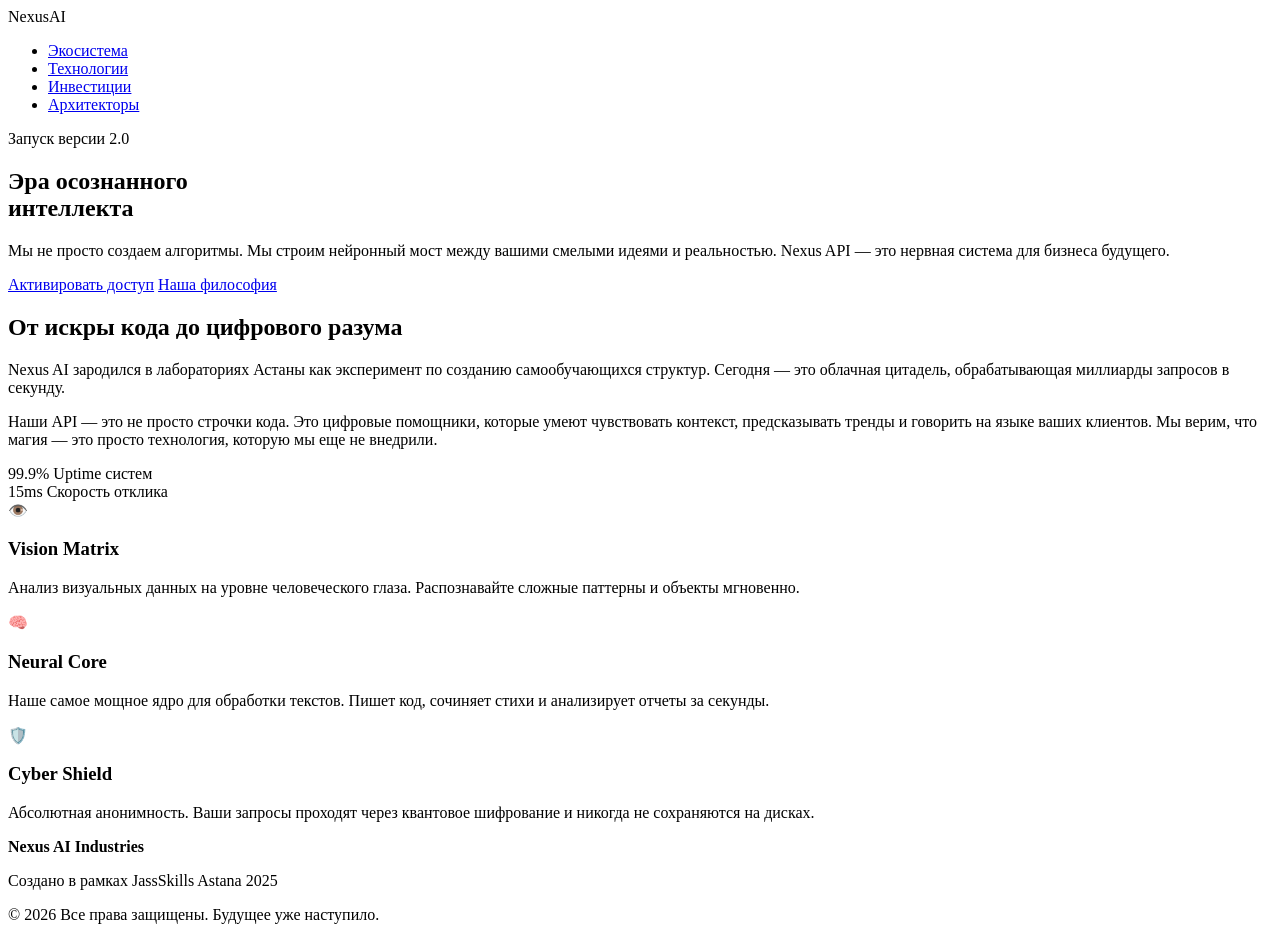
==== index.html @ 56d46145 "Rename Jasskills ТЗ/Jasskills.html to index.html" ====
<!doctype html>
<html lang="ru">
  <head>
    <meta charset="UTF-8" />
    <meta name="viewport" content="width=device-width, initial-scale=1.0" />
    <title>Nexus AI | Сингулярность в каждом API</title>
    <link rel="stylesheet" href="jasskils.css" />
  </head>
  <body>
    <header class="global-header">
      <div class="container header-flex">
        <div class="logo"><span class="accent-text">Nexus</span>AI</div>
        <nav class="global-nav">
          <ul>
            <li><a href="jasskils.html" class="active">Экосистема</a></li>
            <li><a href="products.html">Технологии</a></li>
            <li><a href="pricing.html">Инвестиции</a></li>
            <li><a href="team.html">Архитекторы</a></li>
          </ul>
        </nav>
      </div>
    </header>

    <main class="main-content">
      <div class="container">
        <section class="hero-section">
          <div class="badge">Запуск версии 2.0</div>
          <h1>
            Эра осознанного<br /><span class="accent-text">интеллекта</span>
          </h1>
          <p class="subtitle">
            Мы не просто создаем алгоритмы. Мы строим нейронный мост между
            вашими смелыми идеями и реальностью. Nexus API — это нервная система
            для бизнеса будущего.
          </p>
          <div class="action-buttons">
            <a href="products.html" class="btn btn-primary"
              >Активировать доступ</a
            >
            <a href="#about" class="btn btn-secondary">Наша философия</a>
          </div>
        </section>

        <section id="about" class="philosophy-section">
          <div class="content-grid">
            <div class="text-block">
              <h2>От искры кода до цифрового разума</h2>
              <p>
                Nexus AI зародился в лабораториях Астаны как эксперимент по
                созданию самообучающихся структур. Сегодня — это облачная
                цитадель, обрабатывающая миллиарды запросов в секунду.
              </p>
              <p>
                Наши API — это не просто строчки кода. Это цифровые помощники,
                которые умеют чувствовать контекст, предсказывать тренды и
                говорить на языке ваших клиентов. Мы верим, что магия — это
                просто технология, которую мы еще не внедрили.
              </p>
            </div>
            <div class="stats-block">
              <div class="stat-item">
                <span class="stat-num">99.9%</span>
                <span class="stat-desc">Uptime систем</span>
              </div>
              <div class="stat-item">
                <span class="stat-num">15ms</span>
                <span class="stat-desc">Скорость отклика</span>
              </div>
            </div>
          </div>
        </section>

        <section class="features-section">
          <div class="feature-card">
            <div class="icon">👁️</div>
            <h3>Vision Matrix</h3>
            <p>
              Анализ визуальных данных на уровне человеческого глаза.
              Распознавайте сложные паттерны и объекты мгновенно.
            </p>
          </div>
          <div class="feature-card">
            <div class="icon">🧠</div>
            <h3>Neural Core</h3>
            <p>
              Наше самое мощное ядро для обработки текстов. Пишет код, сочиняет
              стихи и анализирует отчеты за секунды.
            </p>
          </div>
          <div class="feature-card">
            <div class="icon">🛡️</div>
            <h3>Cyber Shield</h3>
            <p>
              Абсолютная анонимность. Ваши запросы проходят через квантовое
              шифрование и никогда не сохраняются на дисках.
            </p>
          </div>
        </section>
      </div>
    </main>

    <footer class="global-footer">
      <div class="container footer-flex">
        <div class="footer-info">
          <p><strong>Nexus AI Industries</strong></p>
          <p>Создано в рамках JassSkills Astana 2025</p>
        </div>
        <div class="footer-copy">
          <p>&copy; 2026 Все права защищены. Будущее уже наступило.</p>
        </div>
      </div>
    </footer>
  </body>
</html>
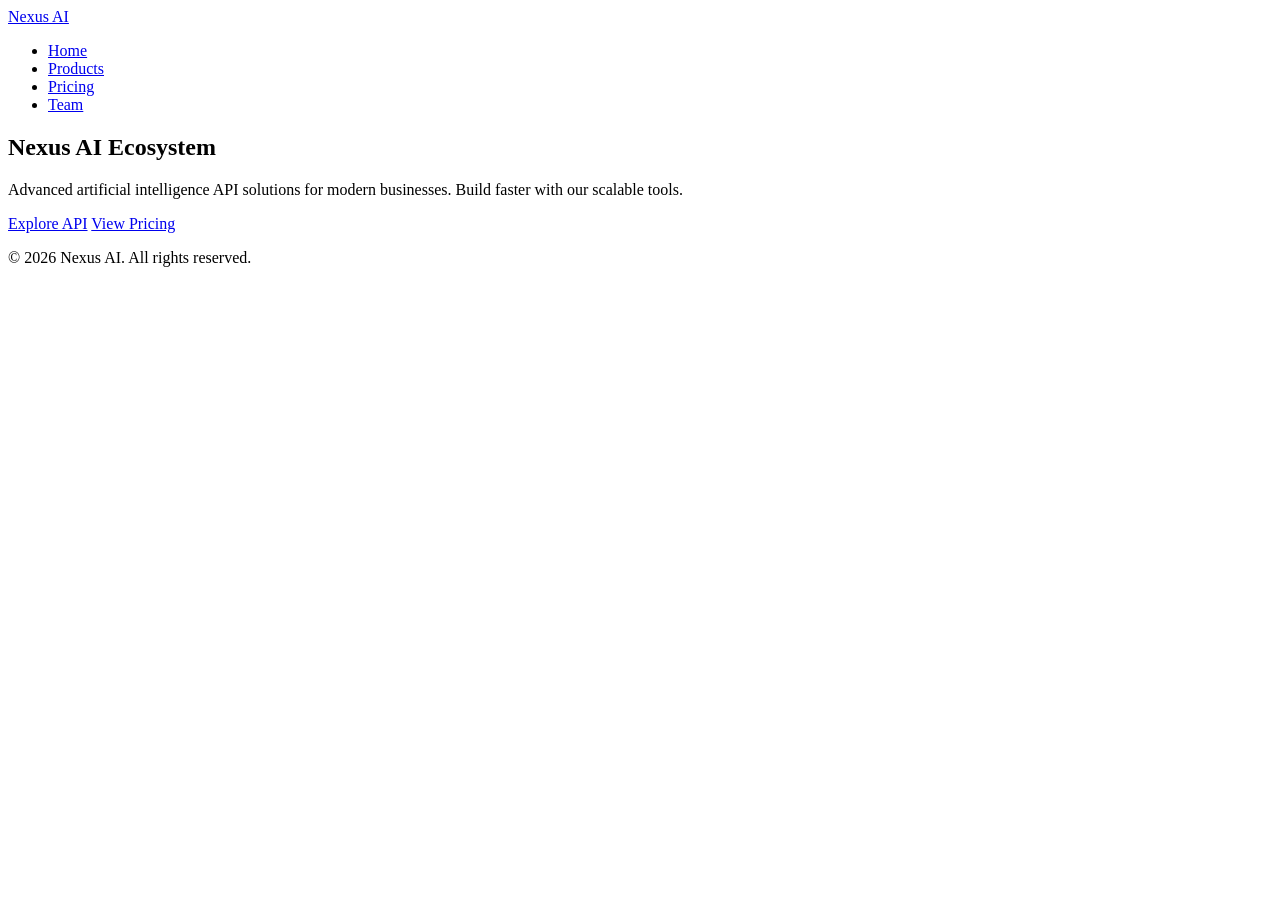
==== commit 01c2eea7: "Update index.html" ====
--- a/index.html
+++ b/index.html
@@ -1,114 +1,35 @@
-<!doctype html>
+<!DOCTYPE html>
 <html lang="ru">
-  <head>
-    <meta charset="UTF-8" />
-    <meta name="viewport" content="width=device-width, initial-scale=1.0" />
-    <title>Nexus AI | Сингулярность в каждом API</title>
-    <link rel="stylesheet" href="jasskils.css" />
-  </head>
-  <body>
-    <header class="global-header">
-      <div class="container header-flex">
-        <div class="logo"><span class="accent-text">Nexus</span>AI</div>
-        <nav class="global-nav">
-          <ul>
-            <li><a href="jasskils.html" class="active">Экосистема</a></li>
-            <li><a href="products.html">Технологии</a></li>
-            <li><a href="pricing.html">Инвестиции</a></li>
-            <li><a href="team.html">Архитекторы</a></li>
-          </ul>
+<head>
+    <meta charset="UTF-8">
+    <meta name="viewport" content="width=device-width, initial-scale=1.0">
+    <title>Nexus AI | Home</title>
+    <link rel="stylesheet" href="style.css">
+</head>
+<body>
+    <header>
+        <a href="index.html" class="logo">Nexus AI</a>
+        <nav>
+            <ul>
+                <li><a href="index.html">Home</a></li>
+                <li><a href="product.html">Products</a></li>
+                <li><a href="pricing.html">Pricing</a></li>
+                <li><a href="team.html">Team</a></li>
+            </ul>
         </nav>
-      </div>
     </header>
 
-    <main class="main-content">
-      <div class="container">
-        <section class="hero-section">
-          <div class="badge">Запуск версии 2.0</div>
-          <h1>
-            Эра осознанного<br /><span class="accent-text">интеллекта</span>
-          </h1>
-          <p class="subtitle">
-            Мы не просто создаем алгоритмы. Мы строим нейронный мост между
-            вашими смелыми идеями и реальностью. Nexus API — это нервная система
-            для бизнеса будущего.
-          </p>
-          <div class="action-buttons">
-            <a href="products.html" class="btn btn-primary"
-              >Активировать доступ</a
-            >
-            <a href="#about" class="btn btn-secondary">Наша философия</a>
-          </div>
+    <main>
+        <section>
+            <h1>Nexus AI Ecosystem</h1>
+            <p>Advanced artificial intelligence API solutions for modern businesses. Build faster with our scalable tools.</p>
+            <a href="product.html" class="btn">Explore API</a>
+            <a href="pricing.html" class="btn btn-outline">View Pricing</a>
         </section>
-
-        <section id="about" class="philosophy-section">
-          <div class="content-grid">
-            <div class="text-block">
-              <h2>От искры кода до цифрового разума</h2>
-              <p>
-                Nexus AI зародился в лабораториях Астаны как эксперимент по
-                созданию самообучающихся структур. Сегодня — это облачная
-                цитадель, обрабатывающая миллиарды запросов в секунду.
-              </p>
-              <p>
-                Наши API — это не просто строчки кода. Это цифровые помощники,
-                которые умеют чувствовать контекст, предсказывать тренды и
-                говорить на языке ваших клиентов. Мы верим, что магия — это
-                просто технология, которую мы еще не внедрили.
-              </p>
-            </div>
-            <div class="stats-block">
-              <div class="stat-item">
-                <span class="stat-num">99.9%</span>
-                <span class="stat-desc">Uptime систем</span>
-              </div>
-              <div class="stat-item">
-                <span class="stat-num">15ms</span>
-                <span class="stat-desc">Скорость отклика</span>
-              </div>
-            </div>
-          </div>
-        </section>
-
-        <section class="features-section">
-          <div class="feature-card">
-            <div class="icon">👁️</div>
-            <h3>Vision Matrix</h3>
-            <p>
-              Анализ визуальных данных на уровне человеческого глаза.
-              Распознавайте сложные паттерны и объекты мгновенно.
-            </p>
-          </div>
-          <div class="feature-card">
-            <div class="icon">🧠</div>
-            <h3>Neural Core</h3>
-            <p>
-              Наше самое мощное ядро для обработки текстов. Пишет код, сочиняет
-              стихи и анализирует отчеты за секунды.
-            </p>
-          </div>
-          <div class="feature-card">
-            <div class="icon">🛡️</div>
-            <h3>Cyber Shield</h3>
-            <p>
-              Абсолютная анонимность. Ваши запросы проходят через квантовое
-              шифрование и никогда не сохраняются на дисках.
-            </p>
-          </div>
-        </section>
-      </div>
     </main>
 
-    <footer class="global-footer">
-      <div class="container footer-flex">
-        <div class="footer-info">
-          <p><strong>Nexus AI Industries</strong></p>
-          <p>Создано в рамках JassSkills Astana 2025</p>
-        </div>
-        <div class="footer-copy">
-          <p>&copy; 2026 Все права защищены. Будущее уже наступило.</p>
-        </div>
-      </div>
+    <footer>
+        <p>&copy; 2026 Nexus AI. All rights reserved.</p>
     </footer>
-  </body>
+</body>
 </html>
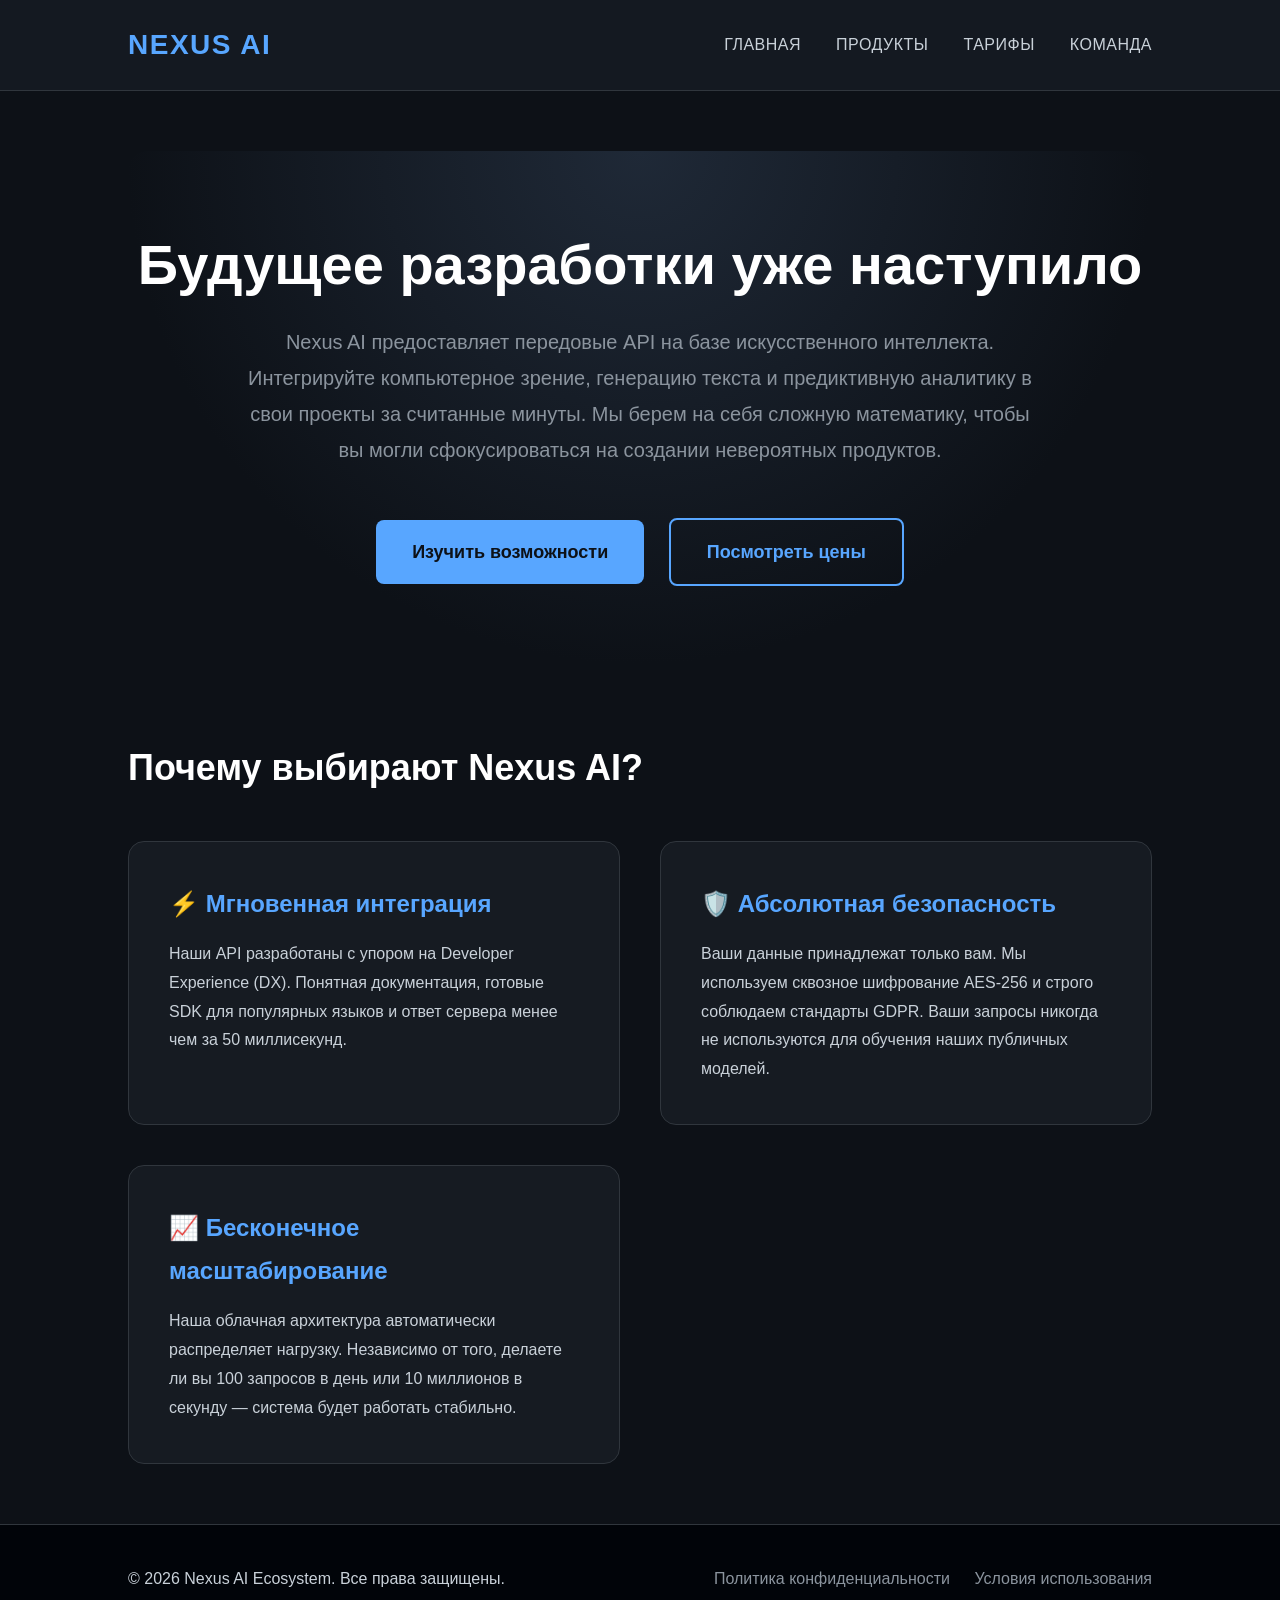
==== commit 791dd7d8: "Update index.html" ====
--- a/index.html
+++ b/index.html
@@ -3,7 +3,8 @@
 <head>
     <meta charset="UTF-8">
     <meta name="viewport" content="width=device-width, initial-scale=1.0">
-    <title>Nexus AI | Home</title>
+    <meta name="description" content="Nexus AI - Экосистема нейросетей для вашего бизнеса. API инструменты нового поколения.">
+    <title>Nexus AI | Экосистема Искусственного Интеллекта</title>
     <link rel="stylesheet" href="style.css">
 </head>
 <body>
@@ -11,25 +12,45 @@
         <a href="index.html" class="logo">Nexus AI</a>
         <nav>
             <ul>
-                <li><a href="index.html">Home</a></li>
-                <li><a href="product.html">Products</a></li>
-                <li><a href="pricing.html">Pricing</a></li>
-                <li><a href="team.html">Team</a></li>
+                <li><a href="index.html">Главная</a></li>
+                <li><a href="product.html">Продукты</a></li>
+                <li><a href="pricing.html">Тарифы</a></li>
+                <li><a href="team.html">Команда</a></li>
             </ul>
         </nav>
     </header>
 
     <main>
-        <section>
-            <h1>Nexus AI Ecosystem</h1>
-            <p>Advanced artificial intelligence API solutions for modern businesses. Build faster with our scalable tools.</p>
-            <a href="product.html" class="btn">Explore API</a>
-            <a href="pricing.html" class="btn btn-outline">View Pricing</a>
+        <section class="hero-section">
+            <h1>Будущее разработки уже наступило</h1>
+            <p class="subtitle">Nexus AI предоставляет передовые API на базе искусственного интеллекта. Интегрируйте компьютерное зрение, генерацию текста и предиктивную аналитику в свои проекты за считанные минуты. Мы берем на себя сложную математику, чтобы вы могли сфокусироваться на создании невероятных продуктов.</p>
+            <a href="product.html" class="btn">Изучить возможности</a>
+            <a href="pricing.html" class="btn btn-outline">Посмотреть цены</a>
         </section>
+
+        <h2>Почему выбирают Nexus AI?</h2>
+        <div class="grid-container">
+            <div class="card">
+                <h3>⚡ Мгновенная интеграция</h3>
+                <p>Наши API разработаны с упором на Developer Experience (DX). Понятная документация, готовые SDK для популярных языков и ответ сервера менее чем за 50 миллисекунд.</p>
+            </div>
+            <div class="card">
+                <h3>🛡️ Абсолютная безопасность</h3>
+                <p>Ваши данные принадлежат только вам. Мы используем сквозное шифрование AES-256 и строго соблюдаем стандарты GDPR. Ваши запросы никогда не используются для обучения наших публичных моделей.</p>
+            </div>
+            <div class="card">
+                <h3>📈 Бесконечное масштабирование</h3>
+                <p>Наша облачная архитектура автоматически распределяет нагрузку. Независимо от того, делаете ли вы 100 запросов в день или 10 миллионов в секунду — система будет работать стабильно.</p>
+            </div>
+        </div>
     </main>
 
     <footer>
-        <p>&copy; 2026 Nexus AI. All rights reserved.</p>
+        <p>&copy; 2026 Nexus AI Ecosystem. Все права защищены.</p>
+        <div class="footer-links">
+            <a href="#">Политика конфиденциальности</a>
+            <a href="#">Условия использования</a>
+        </div>
     </footer>
 </body>
 </html>
--- a/style.css
+++ b/style.css
@@ -0,0 +1,171 @@
+:root {
+    --bg-color: #0d1117;
+    --text-color: #c9d1d9;
+    --accent-color: #58a6ff;
+    --card-bg: #161b22;
+    --border-color: #30363d;
+    --hover-glow: rgba(88, 166, 255, 0.2);
+}
+
+* { margin: 0; padding: 0; box-sizing: border-box; }
+
+body {
+    font-family: 'Segoe UI', Roboto, Helvetica, Arial, sans-serif;
+    background-color: var(--bg-color);
+    color: var(--text-color);
+    display: flex;
+    flex-direction: column;
+    min-height: 100vh;
+    line-height: 1.8; /* Увеличили межстрочный интервал для читаемости */
+}
+
+header {
+    background-color: rgba(22, 27, 34, 0.95);
+    padding: 20px 10%;
+    display: flex;
+    justify-content: space-between;
+    align-items: center;
+    border-bottom: 1px solid var(--border-color);
+    position: sticky;
+    top: 0;
+    z-index: 100;
+    backdrop-filter: blur(10px);
+}
+
+.logo {
+    font-size: 28px;
+    font-weight: bold;
+    color: var(--accent-color);
+    text-decoration: none;
+    letter-spacing: 1.5px;
+    text-transform: uppercase;
+}
+
+nav ul { list-style: none; display: flex; gap: 35px; }
+
+nav a {
+    color: var(--text-color);
+    text-decoration: none;
+    font-size: 16px;
+    font-weight: 500;
+    transition: color 0.3s ease;
+    text-transform: uppercase;
+    letter-spacing: 0.5px;
+}
+
+nav a:hover, nav a:focus { color: var(--accent-color); }
+
+main {
+    flex: 1;
+    padding: 60px 10%;
+    max-width: 1920px;
+    margin: 0 auto;
+    width: 100%;
+}
+
+.hero-section {
+    text-align: center;
+    padding: 80px 0;
+    background: radial-gradient(circle at 50% 0%, #1f2937 0%, transparent 70%);
+    border-radius: 20px;
+    margin-bottom: 60px;
+}
+
+h1 { font-size: 56px; margin-bottom: 25px; color: #ffffff; line-height: 1.2; }
+h2 { font-size: 36px; margin-bottom: 25px; color: #ffffff; margin-top: 50px; }
+h3 { color: var(--accent-color); font-size: 24px; margin-bottom: 15px; }
+
+.subtitle {
+    font-size: 20px;
+    color: #8b949e;
+    max-width: 800px;
+    margin: 0 auto 40px auto;
+}
+
+.btn {
+    display: inline-block;
+    background-color: var(--accent-color);
+    color: #0d1117;
+    padding: 16px 36px;
+    text-decoration: none;
+    font-weight: bold;
+    border-radius: 8px;
+    margin: 10px;
+    transition: all 0.3s ease;
+    font-size: 18px;
+}
+
+.btn:hover {
+    transform: translateY(-3px);
+    box-shadow: 0 10px 20px var(--hover-glow);
+}
+
+.btn-outline {
+    background-color: transparent;
+    color: var(--accent-color);
+    border: 2px solid var(--accent-color);
+}
+
+.btn-outline:hover { background-color: var(--hover-glow); }
+
+.grid-container {
+    display: grid;
+    grid-template-columns: repeat(auto-fit, minmax(320px, 1fr));
+    gap: 40px;
+    margin-top: 40px;
+}
+
+.card {
+    background-color: var(--card-bg);
+    border: 1px solid var(--border-color);
+    border-radius: 16px;
+    padding: 40px;
+    transition: all 0.4s ease;
+    display: flex;
+    flex-direction: column;
+}
+
+.card:hover {
+    transform: translateY(-10px);
+    border-color: var(--accent-color);
+    box-shadow: 0 15px 30px rgba(0,0,0,0.5);
+}
+
+.card ul { margin-left: 20px; margin-top: 20px; flex-grow: 1; }
+.card li { margin-bottom: 10px; }
+
+.price-tag {
+    font-size: 48px;
+    color: #ffffff;
+    font-weight: bold;
+    margin: 20px 0;
+    padding-bottom: 20px;
+    border-bottom: 1px solid var(--border-color);
+}
+
+.faq-box {
+    background-color: var(--card-bg);
+    padding: 25px;
+    border-radius: 10px;
+    margin-bottom: 20px;
+    border-left: 4px solid var(--accent-color);
+}
+
+footer {
+    background-color: #010409;
+    padding: 40px 10%;
+    border-top: 1px solid var(--border-color);
+    display: flex;
+    justify-content: space-between;
+    align-items: center;
+    flex-wrap: wrap;
+    gap: 20px;
+}
+
+.footer-links a {
+    color: #8b949e;
+    text-decoration: none;
+    margin-left: 20px;
+}
+
+.footer-links a:hover { color: var(--accent-color); }
